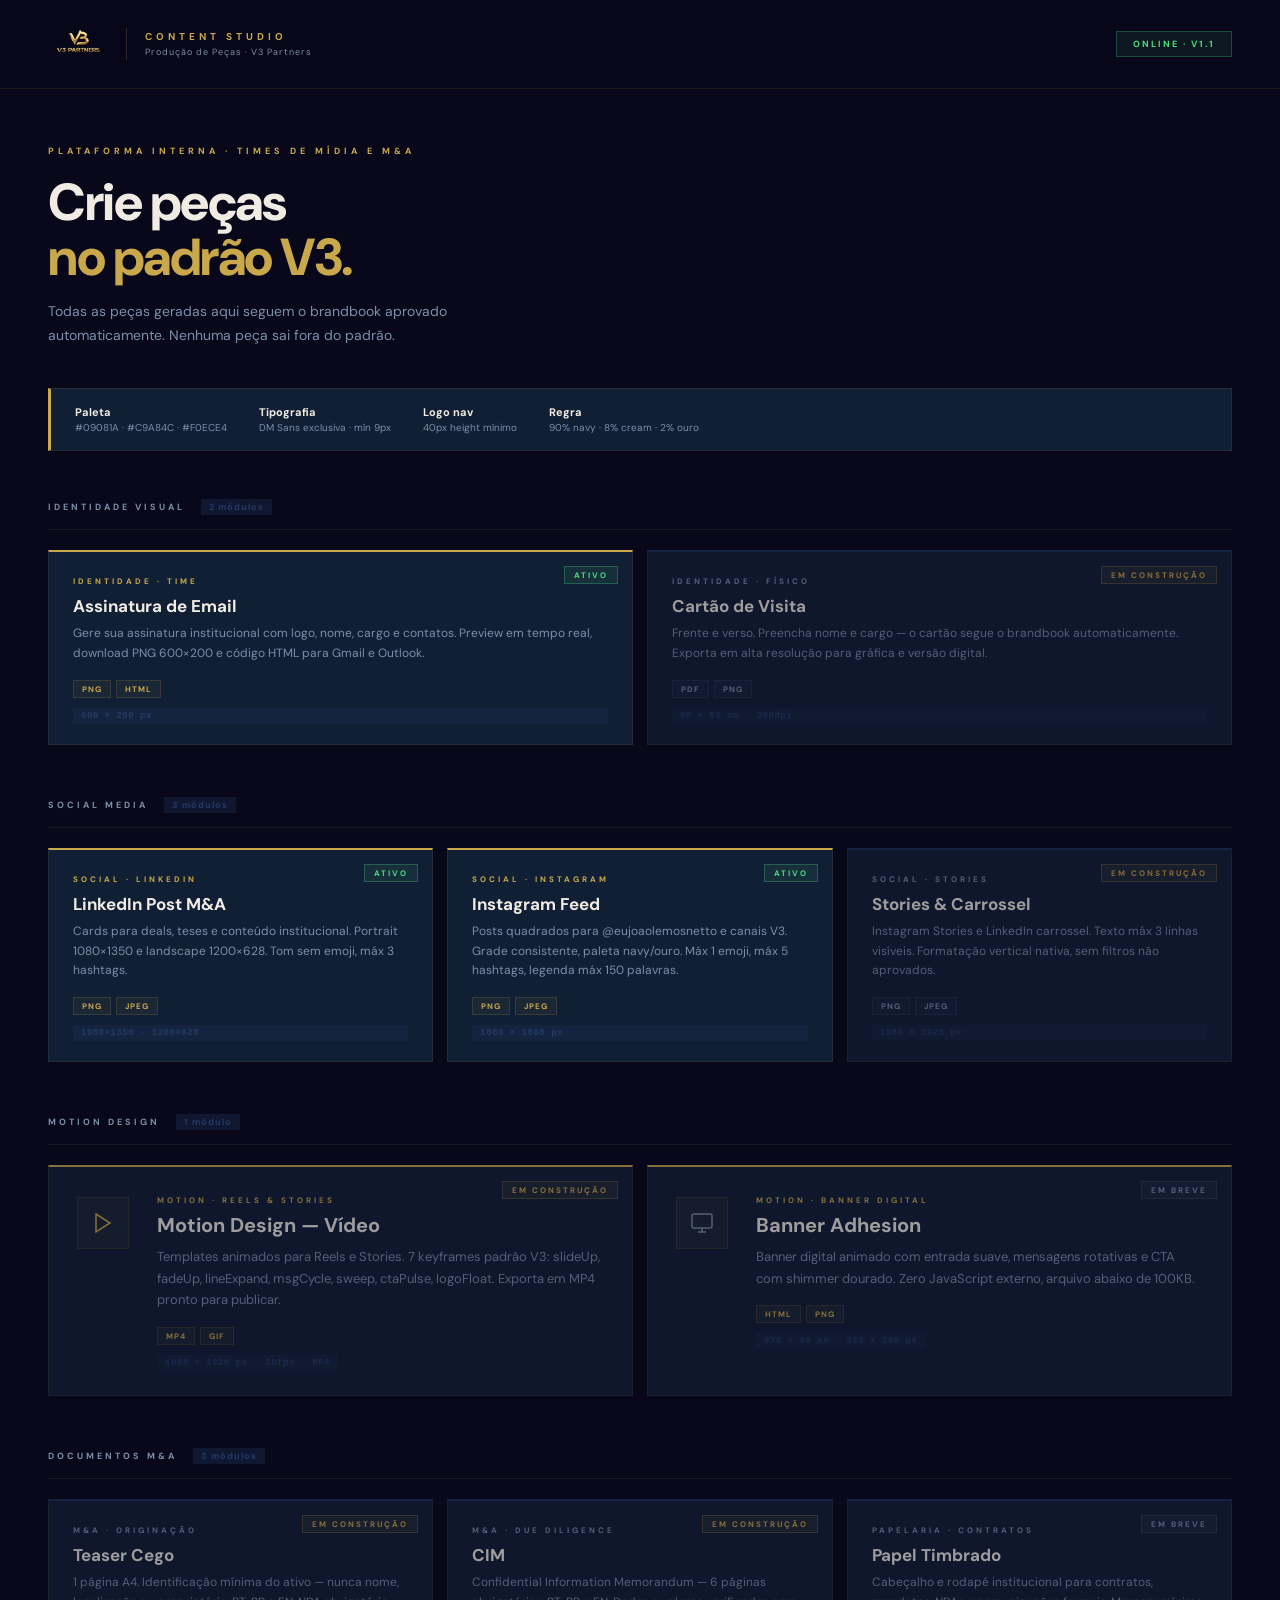
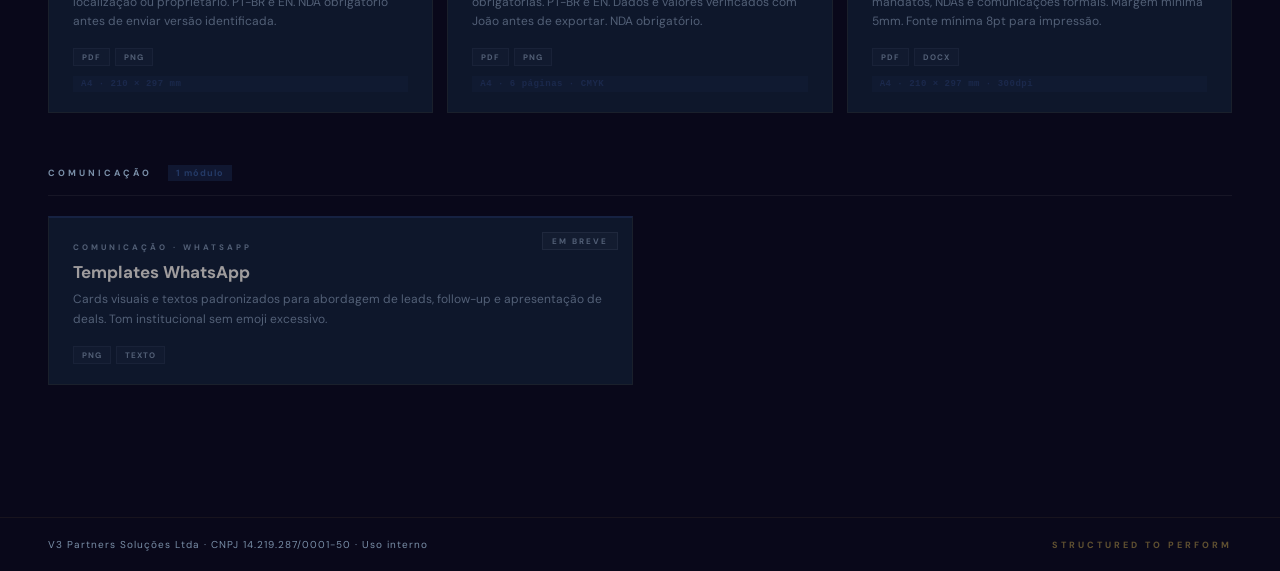
==== studio/index.html @ 68382308 "feat: V3 Content Studio v1.1 — assinatura de email online - Studio dashboard com 5 seções e 10 módul" ====
<!DOCTYPE html>
<html lang="pt-BR">
<head>
<meta charset="UTF-8">
<meta name="viewport" content="width=device-width, initial-scale=1.0">
<title>V3 Content Studio</title>
<link href="https://fonts.googleapis.com/css2?family=DM+Sans:wght@400;500;600;700;800&display=swap" rel="stylesheet">
<style>
*, *::before, *::after { box-sizing: border-box; margin: 0; padding: 0; }
body { font-family: 'DM Sans', sans-serif; background: #09081A; color: #F0ECE4; min-height: 100vh; }

/* ── HEADER ── */
header {
  padding: 24px 48px;
  border-bottom: 1px solid rgba(201,168,76,0.12);
  display: flex; align-items: center; justify-content: space-between;
  position: sticky; top: 0; z-index: 100;
  background: rgba(9,8,26,0.97);
  backdrop-filter: blur(8px);
}
.logo-area { display: flex; align-items: center; gap: 18px; }
.logo-area img { height: 40px; width: auto; }
.logo-divider { width: 1px; height: 32px; background: rgba(201,168,76,0.2); }
.studio-label { font-size: 10px; font-weight: 700; letter-spacing: 4px; text-transform: uppercase; color: #C9A84C; }
.studio-sub { font-size: 9px; color: #7A8FA8; letter-spacing: 1px; margin-top: 3px; }
.header-badge {
  font-size: 9px; font-weight: 700; letter-spacing: 2px; text-transform: uppercase;
  padding: 6px 16px; background: rgba(74,222,128,0.08);
  border: 1px solid rgba(74,222,128,0.25); color: #4ade80;
}

/* ── HERO ── */
.hero { padding: 56px 48px 40px; max-width: 760px; }
.eyebrow { font-size: 9px; font-weight: 700; letter-spacing: 4px; text-transform: uppercase; color: #C9A84C; margin-bottom: 18px; }
.hero h1 { font-size: 52px; font-weight: 800; line-height: 1.05; color: #F0ECE4; letter-spacing: -1.5px; margin-bottom: 16px; }
.hero h1 span { color: #C9A84C; }
.hero p { font-size: 14px; color: #7A8FA8; line-height: 1.7; max-width: 500px; }

/* ── INFO BAR ── */
.info-bar {
  margin: 0 48px 48px;
  background: #111F35; border: 1px solid rgba(201,168,76,0.1);
  border-left: 3px solid #C9A84C; padding: 16px 24px;
  display: flex; align-items: center; gap: 32px; flex-wrap: wrap;
}
.info-item { font-size: 10px; color: #7A8FA8; }
.info-item strong { color: #F0ECE4; display: block; font-size: 11px; margin-bottom: 2px; }

/* ── SEÇÕES ── */
.studio-body { padding: 0 48px 80px; }

.section-block { margin-bottom: 52px; }
.section-header {
  display: flex; align-items: center; gap: 16px;
  margin-bottom: 20px; padding-bottom: 14px;
  border-bottom: 1px solid rgba(240,236,228,0.06);
}
.section-tag {
  font-size: 9px; font-weight: 700; letter-spacing: 3px; text-transform: uppercase;
  color: #7A8FA8;
}
.section-count {
  font-size: 9px; color: #243A66; font-weight: 700;
  background: rgba(36,58,102,0.3); padding: 2px 8px; letter-spacing: 1px;
}

/* ── GRID ── */
.modules-grid { display: grid; grid-template-columns: repeat(3, 1fr); gap: 14px; }
.modules-grid-2 { display: grid; grid-template-columns: repeat(2, 1fr); gap: 14px; }
@media (max-width: 960px) { .modules-grid { grid-template-columns: repeat(2,1fr); } }
@media (max-width: 600px) { .modules-grid, .modules-grid-2 { grid-template-columns: 1fr; } }

/* ── CARDS ── */
.module-card {
  background: #111F35;
  border: 1px solid rgba(201,168,76,0.1);
  border-top: 2px solid #C9A84C;
  padding: 24px 24px 20px;
  text-decoration: none;
  display: flex; flex-direction: column;
  transition: background 0.2s, border-color 0.2s, transform 0.15s;
  position: relative; cursor: pointer;
}
.module-card:hover {
  background: #162744;
  border-color: rgba(201,168,76,0.28);
  transform: translateY(-1px);
}
.module-card.soon {
  border-top-color: #1e3158;
  opacity: 0.65; cursor: default;
}
.module-card.soon:hover { background: #111F35; border-color: rgba(201,168,76,0.1); transform: none; }

.module-tag { font-size: 8px; font-weight: 700; letter-spacing: 3px; text-transform: uppercase; color: #C9A84C; margin-bottom: 10px; }
.module-card.soon .module-tag { color: #7A8FA8; }
.module-title { font-size: 17px; font-weight: 700; color: #F0ECE4; margin-bottom: 7px; line-height: 1.25; }
.module-desc { font-size: 12px; color: #7A8FA8; line-height: 1.65; margin-bottom: 16px; flex: 1; }
.module-formats { display: flex; gap: 5px; flex-wrap: wrap; }
.fmt {
  font-size: 8px; font-weight: 700; letter-spacing: 1px; text-transform: uppercase;
  padding: 3px 8px; background: rgba(201,168,76,0.06);
  border: 1px solid rgba(201,168,76,0.15); color: #C9A84C;
}
.module-card.soon .fmt { background: rgba(122,143,168,0.05); border-color: rgba(122,143,168,0.12); color: #7A8FA8; }

/* BADGES */
.badge {
  position: absolute; top: 14px; right: 14px;
  font-size: 8px; font-weight: 700; letter-spacing: 2px; text-transform: uppercase;
  padding: 3px 9px;
}
.badge-ativo  { background: rgba(74,222,128,0.08); border: 1px solid rgba(74,222,128,0.28); color: #4ade80; }
.badge-soon   { background: rgba(122,143,168,0.07); border: 1px solid rgba(122,143,168,0.18); color: #7A8FA8; }
.badge-build  { background: rgba(201,168,76,0.08); border: 1px solid rgba(201,168,76,0.25); color: #C9A84C; }

/* CARD WIDE (destaque) */
.module-card-wide {
  background: #111F35;
  border: 1px solid rgba(201,168,76,0.1);
  border-top: 2px solid #C9A84C;
  padding: 28px 28px 24px;
  text-decoration: none; display: flex;
  gap: 28px; align-items: flex-start;
  transition: background 0.2s, transform 0.15s;
  position: relative; cursor: default;
  opacity: 0.65;
}
.module-card-wide .mw-icon {
  font-size: 32px; flex-shrink: 0; margin-top: 2px;
  width: 52px; height: 52px;
  display: flex; align-items: center; justify-content: center;
  background: rgba(201,168,76,0.06); border: 1px solid rgba(201,168,76,0.12);
}
.module-card-wide .mw-body { flex: 1; }
.module-card-wide .module-tag { margin-bottom: 8px; }
.module-card-wide .module-title { font-size: 20px; margin-bottom: 8px; }
.module-card-wide .module-desc { font-size: 13px; margin-bottom: 16px; }

/* DIMENSÕES BADGE */
.dim-badge {
  font-size: 9px; color: #243A66; font-weight: 700; font-family: monospace;
  background: rgba(36,58,102,0.2); padding: 3px 8px; letter-spacing: 0.5px;
  display: inline-block;
}

/* FOOTER */
footer { border-top: 1px solid rgba(201,168,76,0.08); padding: 20px 48px; display: flex; justify-content: space-between; align-items: center; }
footer p { font-size: 10px; color: #7A8FA8; letter-spacing: 1px; }
footer .tag { font-size: 9px; font-weight: 700; letter-spacing: 3px; color: #C9A84C; opacity: 0.45; text-transform: uppercase; }

@media (max-width: 600px) {
  header { padding: 18px 20px; }
  .hero { padding: 36px 20px 28px; }
  .info-bar { margin: 0 20px 32px; }
  .studio-body { padding: 0 20px 60px; }
  footer { padding: 16px 20px; flex-direction: column; gap: 8px; }
}
</style>
</head>
<body>

<header>
  <div class="logo-area">
    <img src="assets/logos/v3-logo-3d-alpha.png" alt="V3 Partners">
    <div class="logo-divider"></div>
    <div>
      <div class="studio-label">Content Studio</div>
      <div class="studio-sub">Produção de Peças · V3 Partners</div>
    </div>
  </div>
  <div class="header-badge">Online · v1.1</div>
</header>

<section class="hero">
  <div class="eyebrow">Plataforma Interna · Times de Mídia e M&A</div>
  <h1>Crie peças<br><span>no padrão V3.</span></h1>
  <p>Todas as peças geradas aqui seguem o brandbook aprovado automaticamente. Nenhuma peça sai fora do padrão.</p>
</section>

<div class="info-bar">
  <div class="info-item"><strong>Paleta</strong>#09081A · #C9A84C · #F0ECE4</div>
  <div class="info-item"><strong>Tipografia</strong>DM Sans exclusiva · mín 9px</div>
  <div class="info-item"><strong>Logo nav</strong>40px height mínimo</div>
  <div class="info-item"><strong>Regra</strong>90% navy · 8% cream · 2% ouro</div>
</div>

<main class="studio-body">

  <!-- ──────────────────────────────────────────
       SEÇÃO 1 — IDENTIDADE
  ────────────────────────────────────────── -->
  <div class="section-block">
    <div class="section-header">
      <span class="section-tag">Identidade Visual</span>
      <span class="section-count">2 módulos</span>
    </div>
    <div class="modules-grid-2">

      <a href="modules/assinatura/index.html" class="module-card">
        <div class="badge badge-ativo">Ativo</div>
        <div class="module-tag">Identidade · Time</div>
        <div class="module-title">Assinatura de Email</div>
        <div class="module-desc">Gere sua assinatura institucional com logo, nome, cargo e contatos. Preview em tempo real, download PNG 600×200 e código HTML para Gmail e Outlook.</div>
        <div class="module-formats">
          <span class="fmt">PNG</span>
          <span class="fmt">HTML</span>
        </div>
        <div class="dim-badge" style="margin-top:10px;">600 × 200 px</div>
      </a>

      <a href="modules/cartao/index.html" class="module-card soon">
        <div class="badge badge-build">Em construção</div>
        <div class="module-tag">Identidade · Físico</div>
        <div class="module-title">Cartão de Visita</div>
        <div class="module-desc">Frente e verso. Preencha nome e cargo — o cartão segue o brandbook automaticamente. Exporta em alta resolução para gráfica e versão digital.</div>
        <div class="module-formats">
          <span class="fmt">PDF</span>
          <span class="fmt">PNG</span>
        </div>
        <div class="dim-badge" style="margin-top:10px;">90 × 50 mm · 300dpi</div>
      </a>

    </div>
  </div>

  <!-- ──────────────────────────────────────────
       SEÇÃO 2 — SOCIAL MEDIA
  ────────────────────────────────────────── -->
  <div class="section-block">
    <div class="section-header">
      <span class="section-tag">Social Media</span>
      <span class="section-count">3 módulos</span>
    </div>
    <div class="modules-grid">

      <a href="modules/linkedin/index.html" class="module-card">
        <div class="badge badge-ativo">Ativo</div>
        <div class="module-tag">Social · LinkedIn</div>
        <div class="module-title">LinkedIn Post M&A</div>
        <div class="module-desc">Cards para deals, teses e conteúdo institucional. Portrait 1080×1350 e landscape 1200×628. Tom sem emoji, máx 3 hashtags.</div>
        <div class="module-formats">
          <span class="fmt">PNG</span>
          <span class="fmt">JPEG</span>
        </div>
        <div class="dim-badge" style="margin-top:10px;">1080×1350 · 1200×628</div>
      </a>

      <a href="modules/instagram/index.html" class="module-card">
        <div class="badge badge-ativo">Ativo</div>
        <div class="module-tag">Social · Instagram</div>
        <div class="module-title">Instagram Feed</div>
        <div class="module-desc">Posts quadrados para @eujoaolemosnetto e canais V3. Grade consistente, paleta navy/ouro. Máx 1 emoji, máx 5 hashtags, legenda máx 150 palavras.</div>
        <div class="module-formats">
          <span class="fmt">PNG</span>
          <span class="fmt">JPEG</span>
        </div>
        <div class="dim-badge" style="margin-top:10px;">1080 × 1080 px</div>
      </a>

      <a href="modules/stories/index.html" class="module-card soon">
        <div class="badge badge-build">Em construção</div>
        <div class="module-tag">Social · Stories</div>
        <div class="module-title">Stories & Carrossel</div>
        <div class="module-desc">Instagram Stories e LinkedIn carrossel. Texto máx 3 linhas visíveis. Formatação vertical nativa, sem filtros não aprovados.</div>
        <div class="module-formats">
          <span class="fmt">PNG</span>
          <span class="fmt">JPEG</span>
        </div>
        <div class="dim-badge" style="margin-top:10px;">1080 × 1920 px</div>
      </a>

    </div>
  </div>

  <!-- ──────────────────────────────────────────
       SEÇÃO 3 — MOTION DESIGN
  ────────────────────────────────────────── -->
  <div class="section-block">
    <div class="section-header">
      <span class="section-tag">Motion Design</span>
      <span class="section-count">1 módulo</span>
    </div>
    <div class="modules-grid-2">

      <div class="module-card-wide">
        <div class="badge badge-build">Em construção</div>
        <div class="mw-icon">
          <svg width="24" height="24" viewBox="0 0 24 24" fill="none" stroke="#C9A84C" stroke-width="1.5">
            <polygon points="5,3 19,12 5,21"/>
          </svg>
        </div>
        <div class="mw-body">
          <div class="module-tag">Motion · Reels &amp; Stories</div>
          <div class="module-title">Motion Design — Vídeo</div>
          <div class="module-desc">Templates animados para Reels e Stories. 7 keyframes padrão V3: slideUp, fadeUp, lineExpand, msgCycle, sweep, ctaPulse, logoFloat. Exporta em MP4 pronto para publicar.</div>
          <div class="module-formats">
            <span class="fmt">MP4</span>
            <span class="fmt">GIF</span>
          </div>
          <div class="dim-badge" style="margin-top:10px;">1080 × 1920 px · 30fps · MP4</div>
        </div>
      </div>

      <div class="module-card-wide">
        <div class="badge badge-soon">Em breve</div>
        <div class="mw-icon">
          <svg width="24" height="24" viewBox="0 0 24 24" fill="none" stroke="#7A8FA8" stroke-width="1.5">
            <rect x="2" y="3" width="20" height="14" rx="2"/><path d="M8 21h8M12 17v4"/>
          </svg>
        </div>
        <div class="mw-body">
          <div class="module-tag">Motion · Banner Digital</div>
          <div class="module-title">Banner Adhesion</div>
          <div class="module-desc">Banner digital animado com entrada suave, mensagens rotativas e CTA com shimmer dourado. Zero JavaScript externo, arquivo abaixo de 100KB.</div>
          <div class="module-formats">
            <span class="fmt">HTML</span>
            <span class="fmt">PNG</span>
          </div>
          <div class="dim-badge" style="margin-top:10px;">970 × 90 px · 320 × 100 px</div>
        </div>
      </div>

    </div>
  </div>

  <!-- ──────────────────────────────────────────
       SEÇÃO 4 — DOCUMENTOS M&A
  ────────────────────────────────────────── -->
  <div class="section-block">
    <div class="section-header">
      <span class="section-tag">Documentos M&A</span>
      <span class="section-count">3 módulos</span>
    </div>
    <div class="modules-grid">

      <a href="modules/documentos/teaser.html" class="module-card soon">
        <div class="badge badge-build">Em construção</div>
        <div class="module-tag">M&A · Originação</div>
        <div class="module-title">Teaser Cego</div>
        <div class="module-desc">1 página A4. Identificação mínima do ativo — nunca nome, localização ou proprietário. PT-BR e EN. NDA obrigatório antes de enviar versão identificada.</div>
        <div class="module-formats">
          <span class="fmt">PDF</span>
          <span class="fmt">PNG</span>
        </div>
        <div class="dim-badge" style="margin-top:10px;">A4 · 210 × 297 mm</div>
      </a>

      <a href="modules/documentos/cim.html" class="module-card soon">
        <div class="badge badge-build">Em construção</div>
        <div class="module-tag">M&A · Due Diligence</div>
        <div class="module-title">CIM</div>
        <div class="module-desc">Confidential Information Memorandum — 6 páginas obrigatórias. PT-BR e EN. Dados e valores verificados com João antes de exportar. NDA obrigatório.</div>
        <div class="module-formats">
          <span class="fmt">PDF</span>
          <span class="fmt">PNG</span>
        </div>
        <div class="dim-badge" style="margin-top:10px;">A4 · 6 páginas · CMYK</div>
      </a>

      <a href="modules/documentos/papel-timbrado.html" class="module-card soon">
        <div class="badge badge-soon">Em breve</div>
        <div class="module-tag">Papelaria · Contratos</div>
        <div class="module-title">Papel Timbrado</div>
        <div class="module-desc">Cabeçalho e rodapé institucional para contratos, mandatos, NDAs e comunicações formais. Margem mínima 5mm. Fonte mínima 8pt para impressão.</div>
        <div class="module-formats">
          <span class="fmt">PDF</span>
          <span class="fmt">DOCX</span>
        </div>
        <div class="dim-badge" style="margin-top:10px;">A4 · 210 × 297 mm · 300dpi</div>
      </a>

    </div>
  </div>

  <!-- ──────────────────────────────────────────
       SEÇÃO 5 — COMUNICAÇÃO
  ────────────────────────────────────────── -->
  <div class="section-block">
    <div class="section-header">
      <span class="section-tag">Comunicação</span>
      <span class="section-count">1 módulo</span>
    </div>
    <div class="modules-grid-2">

      <a href="modules/whatsapp/index.html" class="module-card soon">
        <div class="badge badge-soon">Em breve</div>
        <div class="module-tag">Comunicação · WhatsApp</div>
        <div class="module-title">Templates WhatsApp</div>
        <div class="module-desc">Cards visuais e textos padronizados para abordagem de leads, follow-up e apresentação de deals. Tom institucional sem emoji excessivo.</div>
        <div class="module-formats">
          <span class="fmt">PNG</span>
          <span class="fmt">TEXTO</span>
        </div>
      </a>

    </div>
  </div>

</main>

<footer>
  <p>V3 Partners Soluções Ltda · CNPJ 14.219.287/0001-50 · Uso interno</p>
  <div class="tag">Structured to Perform</div>
</footer>

</body>
</html>
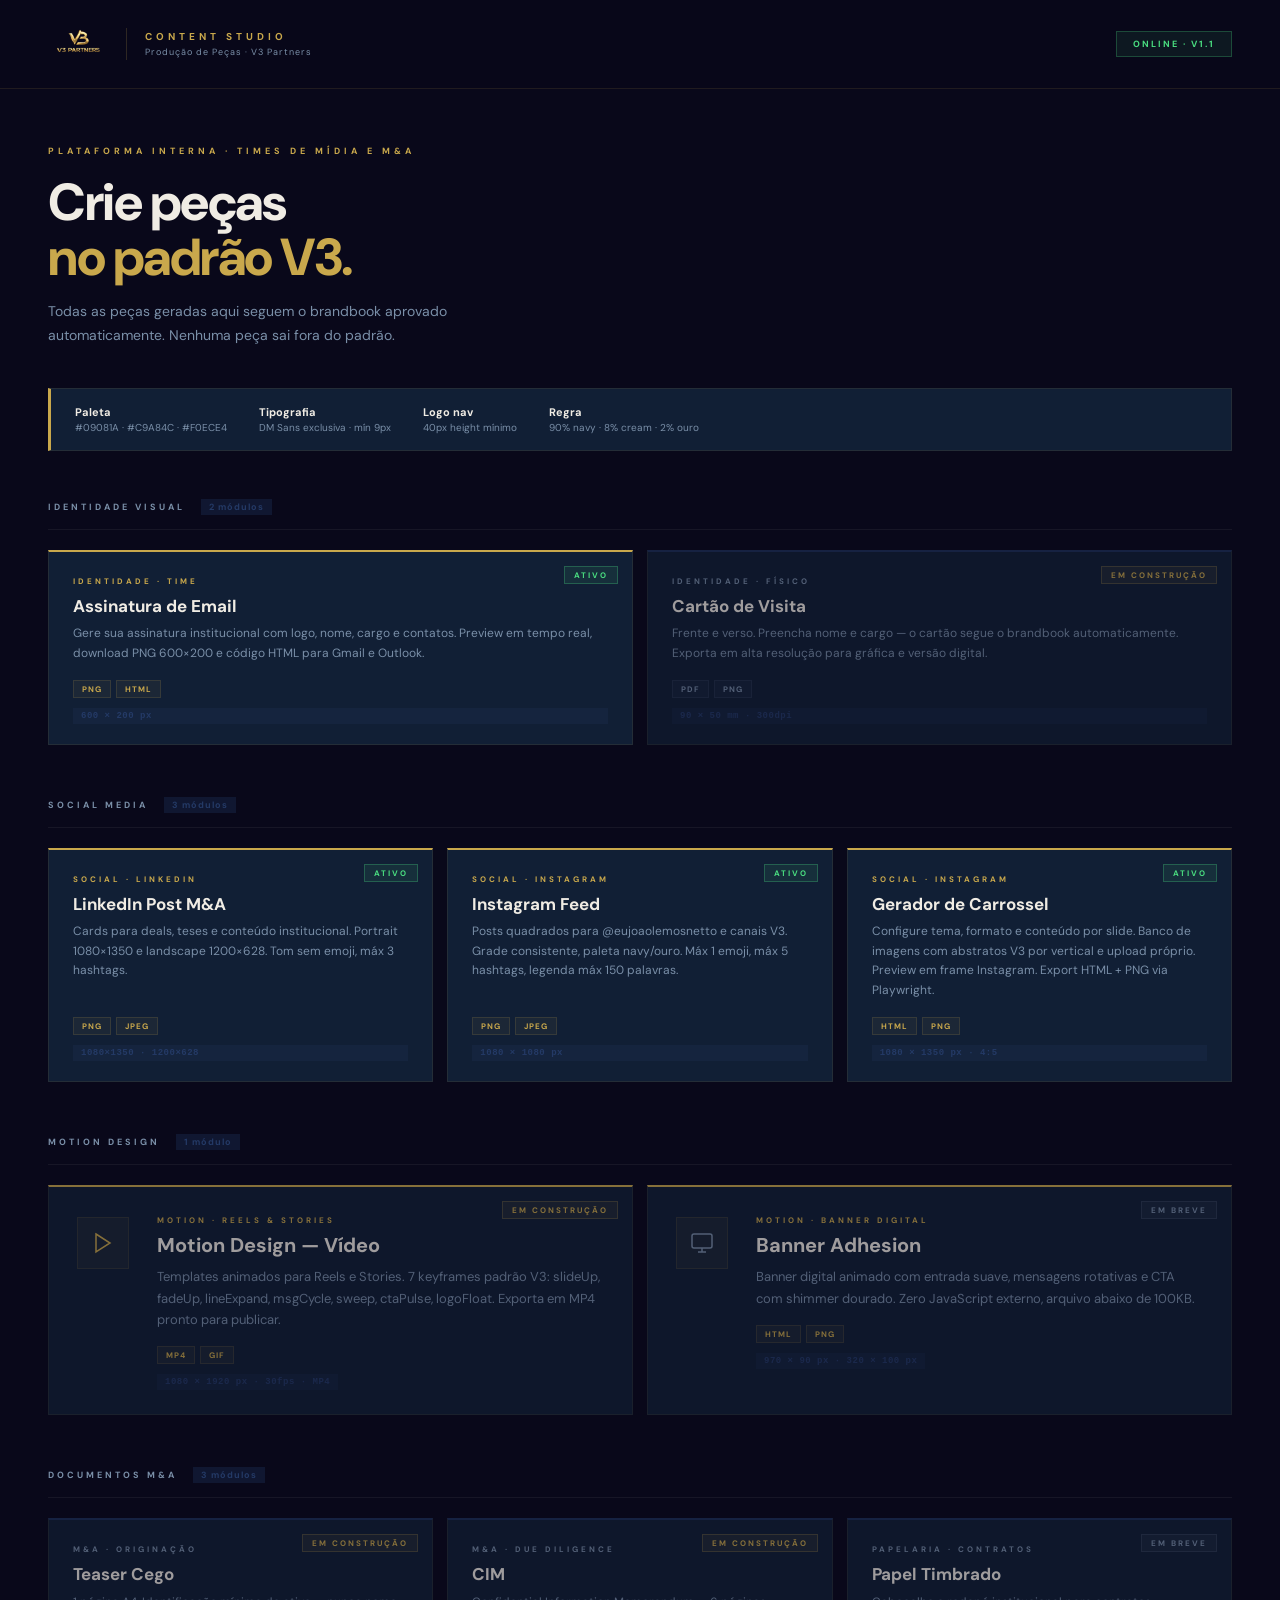
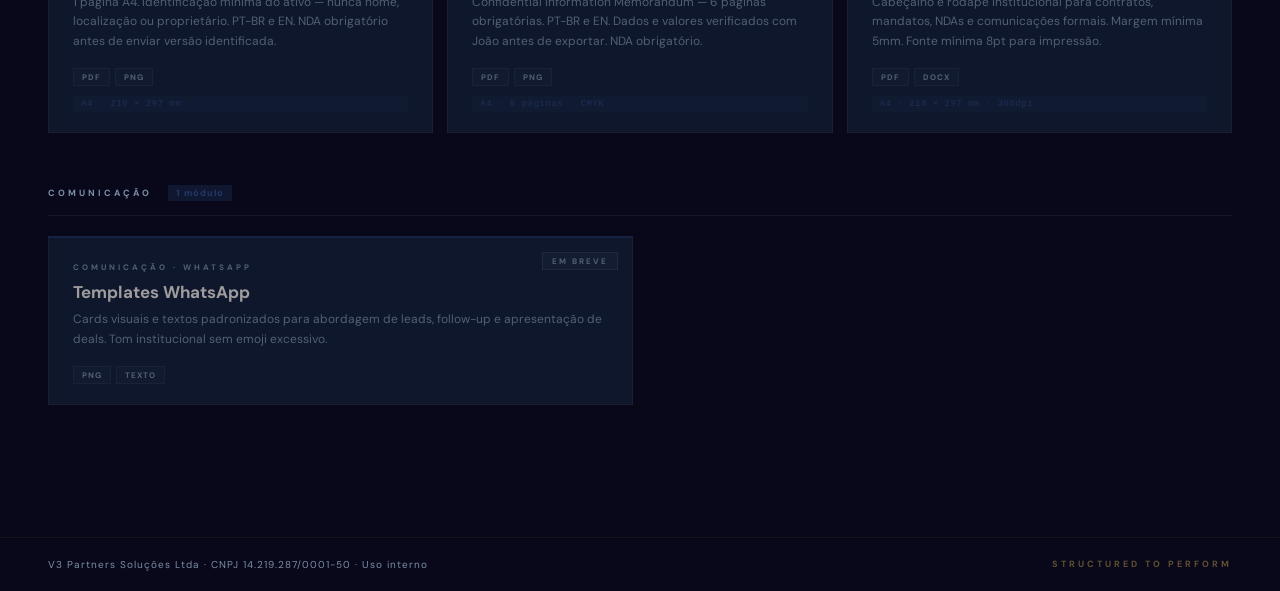
==== commit fc133b72: "feat(studio): add Instagram Feed and Carousel Generator modules - studio/modules/instagram/index.htm" ====
--- a/studio/index.html
+++ b/studio/index.html
@@ -258,16 +258,16 @@
         <div class="dim-badge" style="margin-top:10px;">1080 × 1080 px</div>
       </a>
 
-      <a href="modules/stories/index.html" class="module-card soon">
-        <div class="badge badge-build">Em construção</div>
-        <div class="module-tag">Social · Stories</div>
-        <div class="module-title">Stories & Carrossel</div>
-        <div class="module-desc">Instagram Stories e LinkedIn carrossel. Texto máx 3 linhas visíveis. Formatação vertical nativa, sem filtros não aprovados.</div>
-        <div class="module-formats">
-          <span class="fmt">PNG</span>
-          <span class="fmt">JPEG</span>
-        </div>
-        <div class="dim-badge" style="margin-top:10px;">1080 × 1920 px</div>
+      <a href="modules/stories/index.html" class="module-card">
+        <div class="badge badge-ativo">Ativo</div>
+        <div class="module-tag">Social · Instagram</div>
+        <div class="module-title">Gerador de Carrossel</div>
+        <div class="module-desc">Configure tema, formato e conteúdo por slide. Banco de imagens com abstratos V3 por vertical e upload próprio. Preview em frame Instagram. Export HTML + PNG via Playwright.</div>
+        <div class="module-formats">
+          <span class="fmt">HTML</span>
+          <span class="fmt">PNG</span>
+        </div>
+        <div class="dim-badge" style="margin-top:10px;">1080 × 1350 px · 4:5</div>
       </a>
 
     </div>
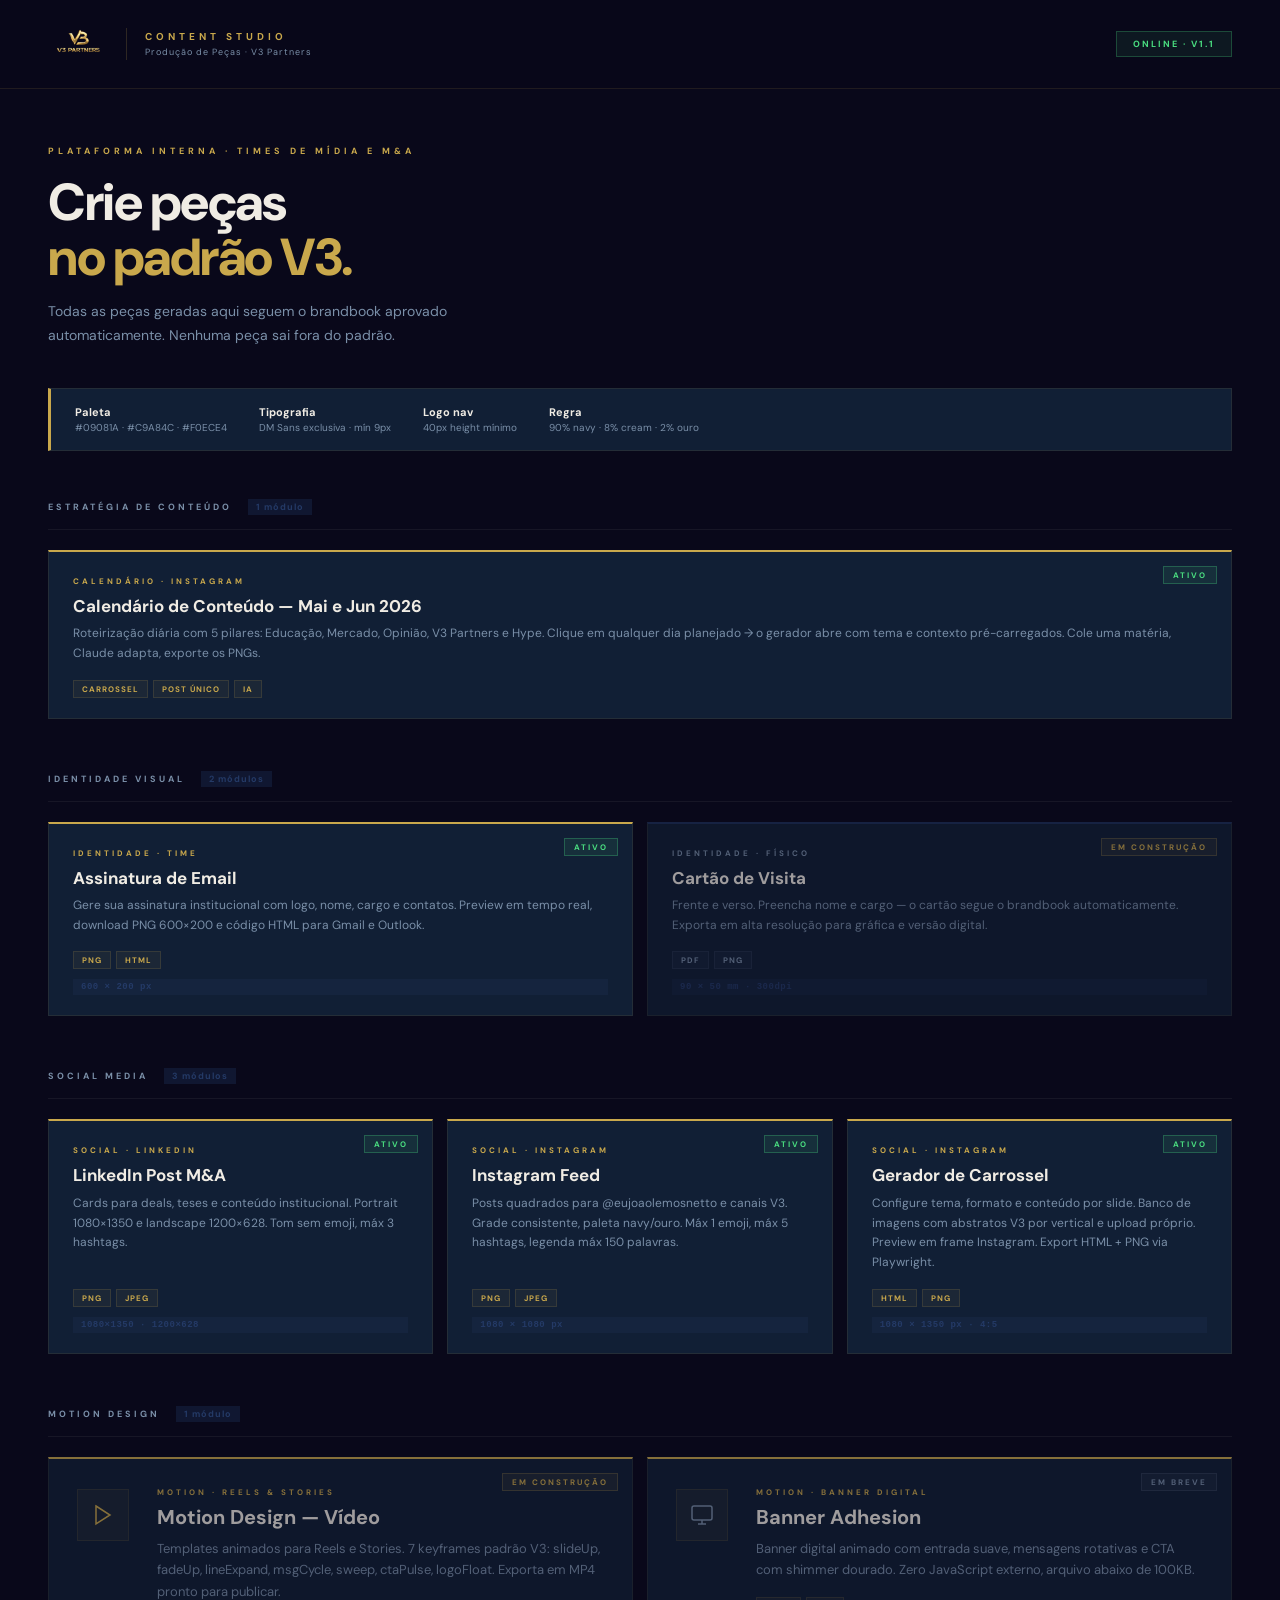
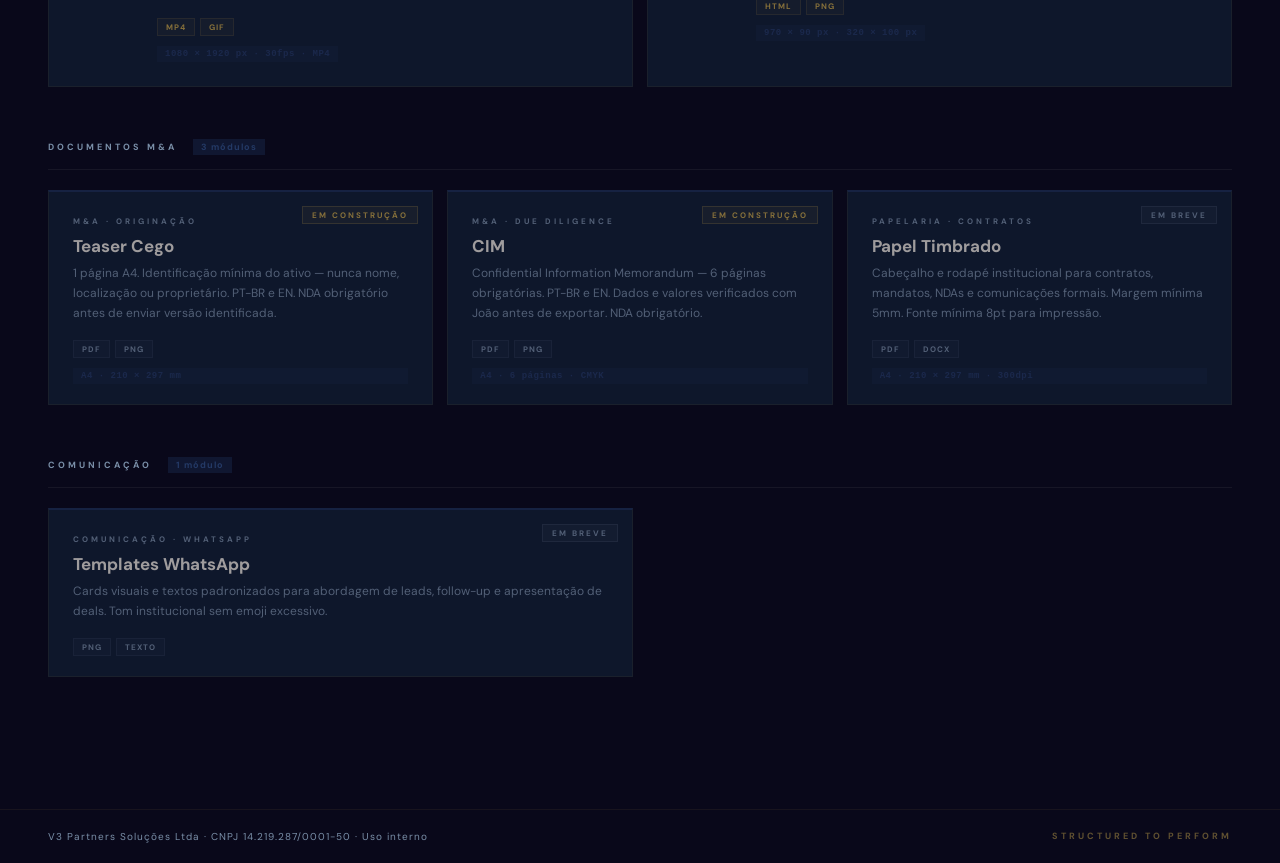
==== commit 47e9f974: "feat(studio): add content calendar + URL param routing from calendar to generators - studio/modules/" ====
--- a/studio/index.html
+++ b/studio/index.html
@@ -188,6 +188,29 @@
 <main class="studio-body">
 
   <!-- ──────────────────────────────────────────
+       SEÇÃO 0 — CALENDÁRIO (destaque)
+  ────────────────────────────────────────── -->
+  <div class="section-block">
+    <div class="section-header">
+      <span class="section-tag">Estratégia de Conteúdo</span>
+      <span class="section-count">1 módulo</span>
+    </div>
+    <div class="modules-grid-2">
+      <a href="modules/calendario/index.html" class="module-card" style="border-top-color:#C9A84C;grid-column:span 2;">
+        <div class="badge badge-ativo">Ativo</div>
+        <div class="module-tag">Calendário · Instagram</div>
+        <div class="module-title">Calendário de Conteúdo — Mai e Jun 2026</div>
+        <div class="module-desc">Roteirização diária com 5 pilares: Educação, Mercado, Opinião, V3 Partners e Hype. Clique em qualquer dia planejado → o gerador abre com tema e contexto pré-carregados. Cole uma matéria, Claude adapta, exporte os PNGs.</div>
+        <div class="module-formats">
+          <span class="fmt">Carrossel</span>
+          <span class="fmt">Post único</span>
+          <span class="fmt">IA</span>
+        </div>
+      </a>
+    </div>
+  </div>
+
+  <!-- ──────────────────────────────────────────
        SEÇÃO 1 — IDENTIDADE
   ────────────────────────────────────────── -->
   <div class="section-block">
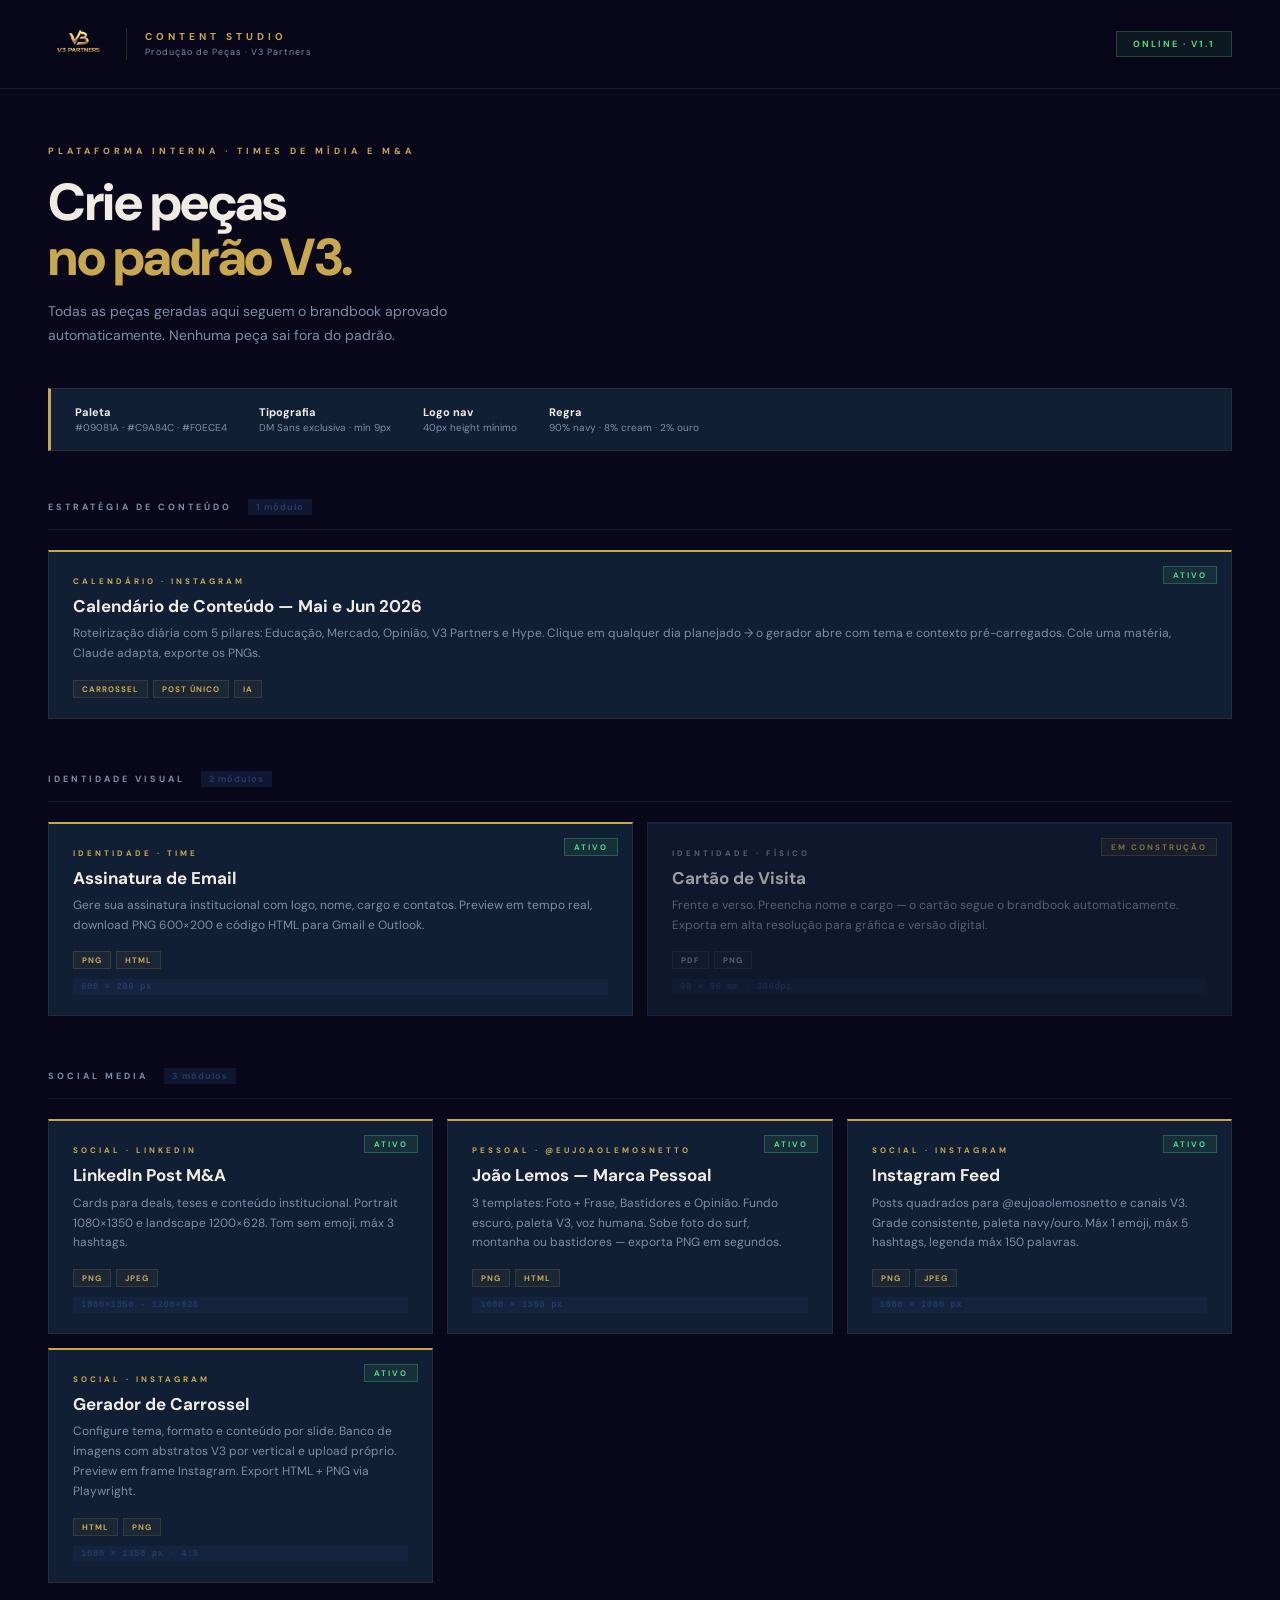
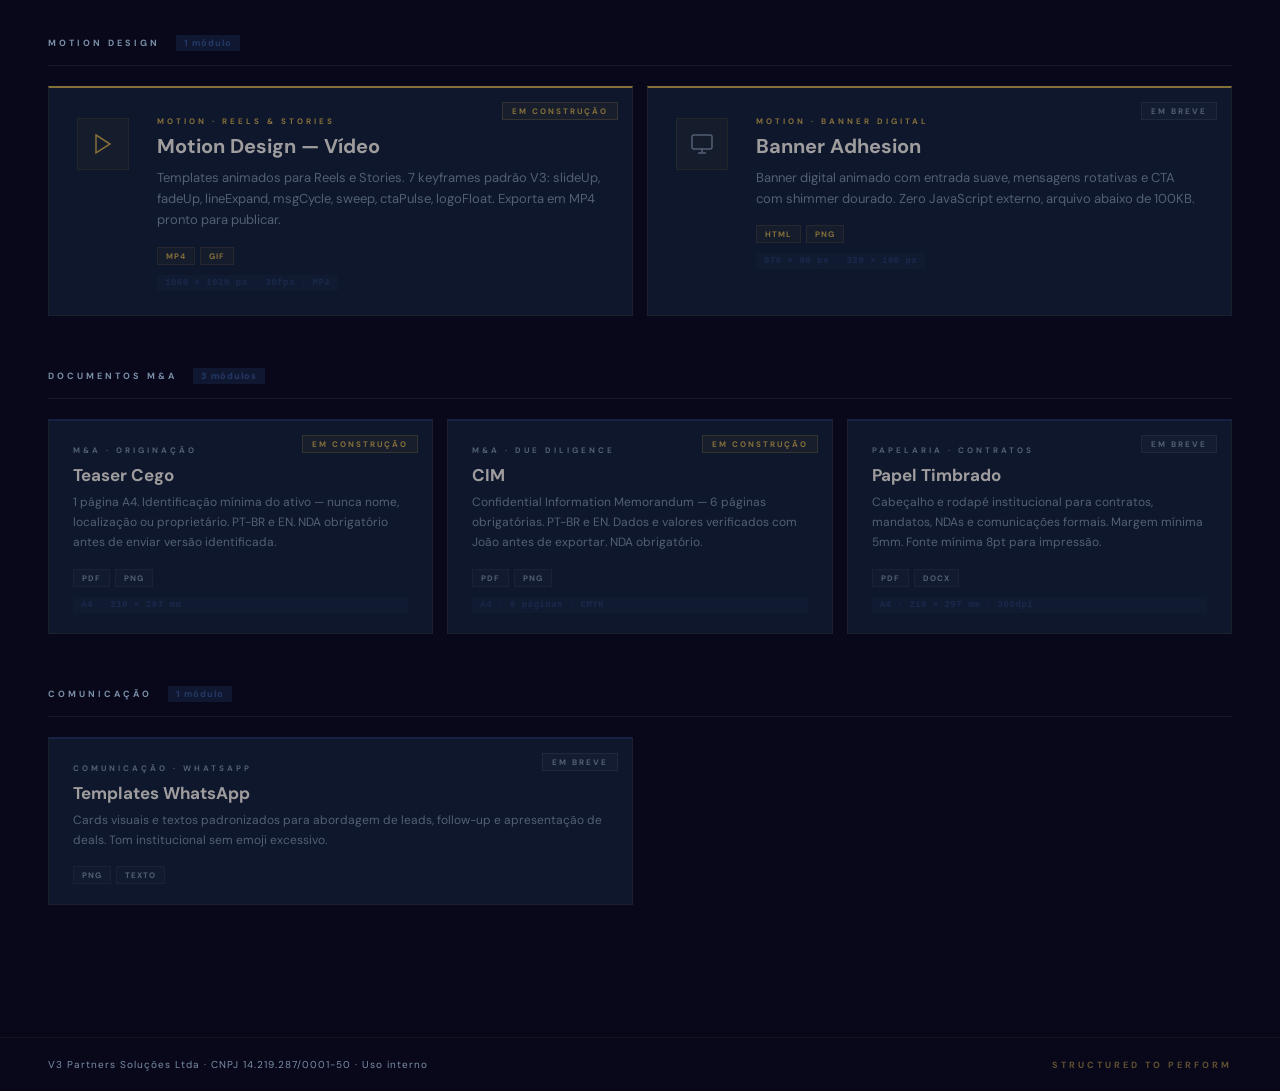
==== commit 0b60067d: "feat(studio): add personal brand module for João Lemos 3 templates for @eujoaolemosnetto personal co" ====
--- a/studio/index.html
+++ b/studio/index.html
@@ -269,6 +269,18 @@
         <div class="dim-badge" style="margin-top:10px;">1080×1350 · 1200×628</div>
       </a>
 
+      <a href="modules/joao/index.html" class="module-card" style="border-top-color:#C9A84C;">
+        <div class="badge badge-ativo">Ativo</div>
+        <div class="module-tag">Pessoal · @eujoaolemosnetto</div>
+        <div class="module-title">João Lemos — Marca Pessoal</div>
+        <div class="module-desc">3 templates: Foto + Frase, Bastidores e Opinião. Fundo escuro, paleta V3, voz humana. Sobe foto do surf, montanha ou bastidores — exporta PNG em segundos.</div>
+        <div class="module-formats">
+          <span class="fmt">PNG</span>
+          <span class="fmt">HTML</span>
+        </div>
+        <div class="dim-badge" style="margin-top:10px;">1080 × 1350 px</div>
+      </a>
+
       <a href="modules/instagram/index.html" class="module-card">
         <div class="badge badge-ativo">Ativo</div>
         <div class="module-tag">Social · Instagram</div>
